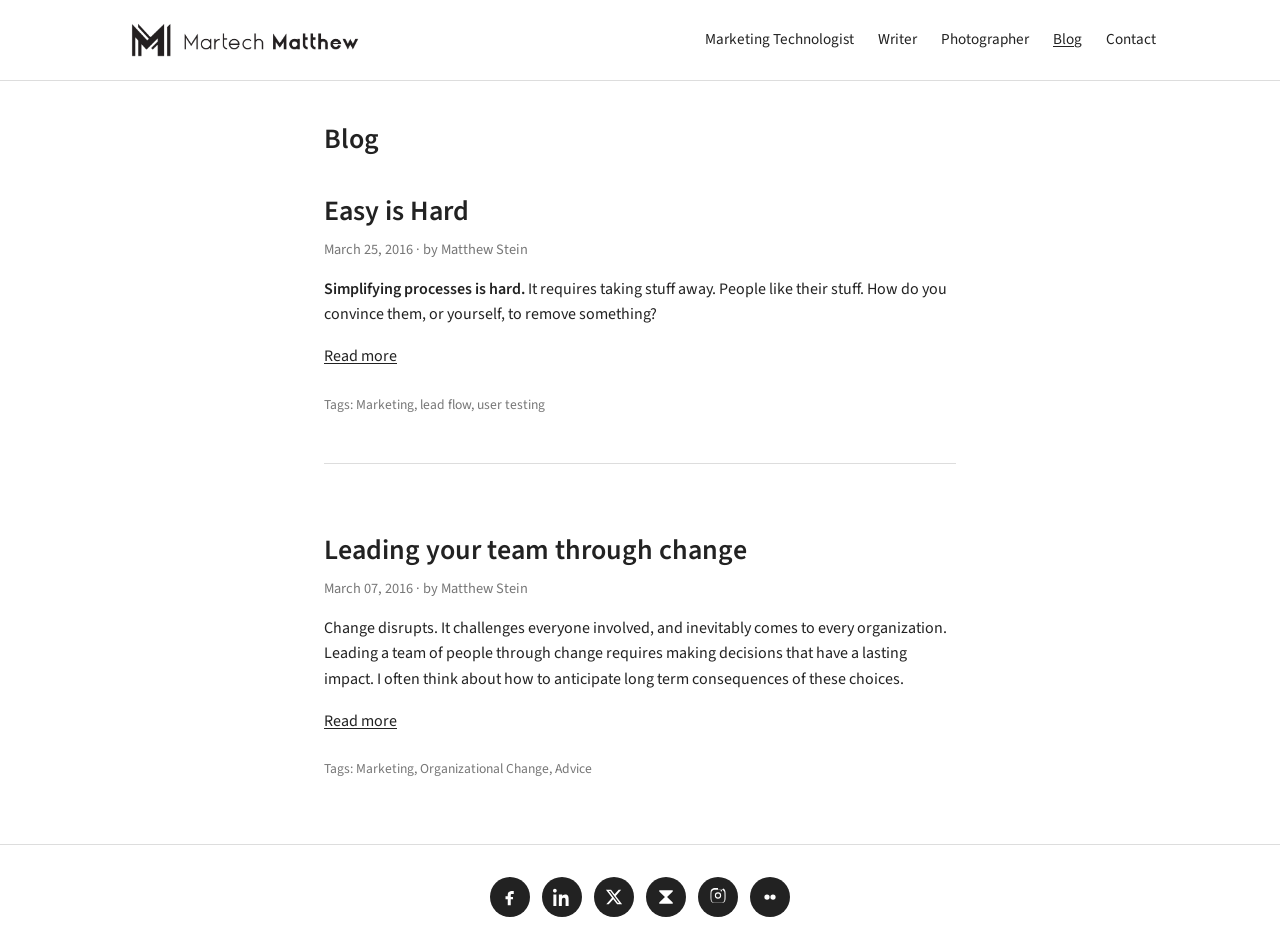
==== blog/index.html @ ce7a3613 "Rebuild martechmatthew.com as a static GitHub Pages site. Recreates the archived Squarespace site wi" ====
<!DOCTYPE html>
<html lang="en-US">
<head>
  <meta charset="utf-8">
  <meta name="viewport" content="width=device-width, initial-scale=1">
  <title>Blog — Matthew Stein</title>
  <meta name="description" content="Thoughts on marketing, product management, and organizational change from Matthew Stein.">
  <link rel="icon" type="image/png" href="/assets/images/logo.png">
  <link rel="preconnect" href="https://fonts.googleapis.com">
  <link rel="preconnect" href="https://fonts.gstatic.com" crossorigin>
  <link href="https://fonts.googleapis.com/css2?family=Source+Sans+3:ital,wght@0,400;0,600;1,400&display=swap" rel="stylesheet">
  <link rel="stylesheet" href="/assets/css/style.css">
</head>
<body>
  <div class="site-wrapper">
    <header class="site-header">
      <div class="container site-header__inner">
        <a href="/" class="site-logo" aria-label="Matthew Stein home">
          <img src="/assets/images/logo.png" alt="Matthew Stein">
        </a>
        <button class="nav-toggle" aria-expanded="false" aria-controls="site-nav">Menu</button>
        <nav class="site-nav" id="site-nav" aria-label="Main navigation">
          <ul>
            <li><a href="/marketing-technologist/">Marketing Technologist</a></li>
            <li><a href="https://medium.com/@chefmattrock" target="_blank" rel="noopener">Writer</a></li>
            <li><a href="http://www.matthewsteinphotography.com/" target="_blank" rel="noopener">Photographer</a></li>
            <li><a href="/blog/" aria-current="page">Blog</a></li>
            <li><a href="/contact/">Contact</a></li>
          </ul>
        </nav>
      </div>
    </header>

    <main>
      <div class="container container--narrow">
        <h1>Blog</h1>

        <ul class="blog-list">
          <li class="blog-list__item">
            <div class="blog-list__image">
              <a href="/blog/easy-is-hard/"><img src="/assets/images/blog/easy-is-hard.jpeg" alt=""></a>
            </div>
            <h2 class="blog-list__title"><a href="/blog/easy-is-hard/">Easy is Hard</a></h2>
            <div class="blog-meta">
              <time datetime="2016-03-25">March 25, 2016</time> · by Matthew Stein
            </div>
            <p><strong>Simplifying processes is hard.</strong> It requires taking stuff away. People like their stuff. How do you convince them, or yourself, to remove something?</p>
            <p><a href="/blog/easy-is-hard/">Read more</a></p>
            <div class="blog-tags">Tags: Marketing, lead flow, user testing</div>
          </li>

          <li class="blog-list__item">
            <div class="blog-list__image">
              <a href="/blog/leading-your-team-through-change/"><img src="/assets/images/blog/leading-change.jpeg" alt=""></a>
            </div>
            <h2 class="blog-list__title"><a href="/blog/leading-your-team-through-change/">Leading your team through change</a></h2>
            <div class="blog-meta">
              <time datetime="2016-03-07">March 07, 2016</time> · by Matthew Stein
            </div>
            <p>Change disrupts. It challenges everyone involved, and inevitably comes to every organization. Leading a team of people through change requires making decisions that have a lasting impact. I often think about how to anticipate long term consequences of these choices.</p>
            <p><a href="/blog/leading-your-team-through-change/">Read more</a></p>
            <div class="blog-tags">Tags: Marketing, Organizational Change, Advice</div>
          </li>
        </ul>
      </div>
    </main>

    <footer class="site-footer">
      <div class="container">
        <ul class="social-links" aria-label="Social media">
          <li><a href="https://www.facebook.com/10154030008410417" target="_blank" rel="noopener" aria-label="Facebook"><svg viewBox="0 0 24 24" aria-hidden="true"><path d="M14 8h3V4h-3c-2.8 0-5 2.2-5 5v2H6v4h3v8h4v-8h3.1L16 12h-3V9c0-.6.4-1 1-1z"/></svg></a></li>
          <li><a href="https://www.linkedin.com/in/steinmatthew" target="_blank" rel="noopener" aria-label="LinkedIn"><svg viewBox="0 0 24 24" aria-hidden="true"><path d="M4.98 3.5C4.98 4.88 3.87 6 2.5 6S0 4.88 0 3.5 1.12 1 2.5 1s2.48 1.12 2.48 2.5zM.5 8.5h4V24h-4V8.5zM8.5 8.5h3.8v2.1h.1c.5-1 1.8-2.1 3.7-2.1 4 0 4.7 2.6 4.7 6V24h-4v-7.1c0-1.7 0-3.8-2.3-3.8s-2.7 1.8-2.7 3.7V24h-4V8.5z"/></svg></a></li>
          <li><a href="https://twitter.com/Chefmattrock" target="_blank" rel="noopener" aria-label="Twitter"><svg viewBox="0 0 24 24" aria-hidden="true"><path d="M18.244 2.25h3.308l-7.227 8.26 8.502 11.24H16.17l-5.214-6.817L4.99 21.75H1.68l7.73-8.835L1.254 2.25H8.08l4.713 6.231zm-1.161 17.52h1.833L7.084 4.126H5.117z"/></svg></a></li>
          <li><a href="https://medium.com/@chefmattrock" target="_blank" rel="noopener" aria-label="Medium"><svg viewBox="0 0 24 24" aria-hidden="true"><path d="M13.4 12L21 4.6V3H3v1.6L10.6 12 3 19.4V21h18v-1.6L13.4 12z"/></svg></a></li>
          <li><a href="https://instagram.com/chefmattrock" target="_blank" rel="noopener" aria-label="Instagram"><svg viewBox="0 0 24 24" aria-hidden="true"><path d="M12 2.2c2.7 0 3 0 4.1.1 1 0 1.6.2 2 .3.5.2.9.5 1.3.9s.7.8.9 1.3c.1.4.3 1 .3 2.1.1 1.1.1 1.4.1 4.1s0 3-.1 4.1c0 1-.2 1.6-.3 2-.2.5-.5.9-.9 1.3s-.8.7-1.3.9c-.4.1-1 .3-2.1.3-1.1.1-1.4.1-4.1.1s-3 0-4.1-.1c-1 0-1.6-.2-2-.3-.5-.2-.9-.5-1.3-.9s-.7-.8-.9-1.3c-.1-.4-.3-1-.3-2.1-.1-1.1-.1-1.4-.1-4.1s0-3 .1-4.1c0-1 .2-1.6.3-2 .2-.5.5-.9.9-1.3s.8-.7 1.3-.9c.4-.1 1-.3 2.1-.3 1.1-.1 1.4-.1 4.1-.1M12 0C9.3 0 8.9 0 7.8.1 6.7.1 6 .3 5.4.5c-.7.3-1.3.6-1.8 1.2C3 2.2 2.7 2.8 2.5 3.4 2.3 4 2.1 4.7 2.1 5.8 2 6.9 2 7.3 2 10s0 3.1.1 4.2c0 1.1.2 1.8.4 2.4.2.7.5 1.3 1.1 1.9.6.6 1.2.9 1.8 1.1.6.2 1.3.4 2.4.4 1.1.1 1.5.1 4.2.1s3.1 0 4.2-.1c1.1 0 1.8-.2 2.4-.4.7-.2 1.3-.5 1.9-1.1.6-.6.9-1.2 1.1-1.8.2-.6.4-1.3.4-2.4.1-1.1.1-1.5.1-4.2s0-3.1-.1-4.2c0-1.1-.2-1.8-.4-2.4-.2-.7-.5-1.3-1.1-1.9-.6-.6-1.2-.9-1.8-1.1C18 2.3 17.3 2.1 16.2 2.1 15.1 2 14.7 2 12 2zm0 5.8a4.2 4.2 0 100 8.4 4.2 4.2 0 000-8.4zm0 6.9a2.7 2.7 0 110-5.4 2.7 2.7 0 010 5.4zm5.4-9.2a1 1 0 11-2 0 1 1 0 012 0z"/></svg></a></li>
          <li><a href="https://www.flickr.com/people/chefmattrock/" target="_blank" rel="noopener" aria-label="Flickr"><svg viewBox="0 0 24 24" aria-hidden="true"><circle cx="8" cy="12" r="3.5"/><circle cx="16" cy="12" r="3.5"/></svg></a></li>
        </ul>
      </div>
    </footer>
  </div>
  <script src="/assets/js/nav.js"></script>
</body>
</html>
---- assets/css/style.css ----
/* Matthew Stein — martechmatthew.com */

:root {
  --color-text: #222;
  --color-text-muted: #777;
  --color-bg: #fff;
  --color-border: #ddd;
  --color-accent: #222;
  --font-body: "Source Sans 3", "Helvetica Neue", Arial, sans-serif;
  --font-heading: "Source Sans 3", "Helvetica Neue", Arial, sans-serif;
  --max-width: 1080px;
  --content-width: 680px;
  --spacing: 1.5rem;
  --header-height: 80px;
}

*,
*::before,
*::after {
  box-sizing: border-box;
}

html {
  scroll-behavior: smooth;
}

body {
  margin: 0;
  font-family: var(--font-body);
  font-size: 16px;
  line-height: 1.6;
  color: var(--color-text);
  background: var(--color-bg);
}

img {
  max-width: 100%;
  height: auto;
  display: block;
}

a {
  color: var(--color-text);
  text-decoration: underline;
  text-underline-offset: 2px;
}

a:hover {
  opacity: 0.75;
}

h1, h2, h3, h4 {
  font-family: var(--font-heading);
  font-weight: 600;
  line-height: 1.3;
  margin: 0 0 1rem;
}

h1 { font-size: 1.75rem; }
h2 { font-size: 1.35rem; }
h3 { font-size: 1.15rem; }

p {
  margin: 0 0 1rem;
}

ul, ol {
  margin: 0 0 1rem;
  padding-left: 1.5rem;
}

strong {
  font-weight: 600;
}

/* Layout */

.site-wrapper {
  min-height: 100vh;
  display: flex;
  flex-direction: column;
}

.container {
  width: 100%;
  max-width: var(--max-width);
  margin: 0 auto;
  padding: 0 var(--spacing);
}

.container--narrow {
  max-width: var(--content-width);
}

main {
  flex: 1;
  padding: 2.5rem 0 4rem;
}

/* Header */

.site-header {
  border-bottom: 1px solid var(--color-border);
  background: var(--color-bg);
  position: sticky;
  top: 0;
  z-index: 100;
}

.site-header__inner {
  display: flex;
  align-items: center;
  justify-content: space-between;
  min-height: var(--header-height);
  gap: 1rem;
}

.site-logo img {
  height: 48px;
  width: auto;
}

.site-nav {
  display: flex;
  align-items: center;
  gap: 0.25rem;
}

.site-nav ul {
  display: flex;
  list-style: none;
  margin: 0;
  padding: 0;
  gap: 0.25rem 1.5rem;
  flex-wrap: wrap;
  justify-content: flex-end;
}

.site-nav a {
  text-decoration: none;
  font-size: 0.95rem;
  font-weight: 400;
  white-space: nowrap;
}

.site-nav a:hover,
.site-nav a[aria-current="page"] {
  opacity: 1;
  text-decoration: underline;
}

.nav-toggle {
  display: none;
  background: none;
  border: 1px solid var(--color-border);
  border-radius: 4px;
  padding: 0.5rem 0.75rem;
  cursor: pointer;
  font-family: inherit;
  font-size: 0.9rem;
}

/* Buttons */

.btn {
  display: inline-block;
  padding: 0.65rem 1.5rem;
  font-family: inherit;
  font-size: 0.95rem;
  font-weight: 400;
  text-decoration: none;
  border: 2px solid var(--color-accent);
  border-radius: 4px;
  background: transparent;
  color: var(--color-accent);
  cursor: pointer;
  transition: background 0.15s, color 0.15s;
}

.btn:hover {
  background: var(--color-accent);
  color: var(--color-bg);
  opacity: 1;
}

.btn--center {
  display: table;
  margin: 1.5rem auto 0;
}

/* Homepage */

.hero {
  display: grid;
  grid-template-columns: 250px 1fr;
  gap: 2.5rem;
  align-items: start;
}

.hero__photo img {
  width: 100%;
  border-radius: 2px;
}

.hero__content .btn {
  margin-top: 0.5rem;
}

/* Marketing page */

.page-banner {
  margin-bottom: 2rem;
}

.page-banner img {
  width: 100%;
  max-width: 632px;
  margin: 0 auto;
}

.services-grid {
  display: grid;
  grid-template-columns: repeat(3, 1fr);
  gap: 2rem;
  margin-top: 2rem;
}

.service-card {
  text-align: center;
}

.service-card h2 {
  text-align: center;
  margin-bottom: 1rem;
}

.service-card p,
.service-card ul {
  text-align: left;
}

.divider {
  border: none;
  border-top: 1px solid var(--color-border);
  margin: 2rem 0;
}

/* Blog */

.blog-list {
  list-style: none;
  padding: 0;
  margin: 0;
}

.blog-list__item {
  margin-bottom: 3rem;
  padding-bottom: 3rem;
  border-bottom: 1px solid var(--color-border);
}

.blog-list__item:last-child {
  border-bottom: none;
  margin-bottom: 0;
  padding-bottom: 0;
}

.blog-list__image {
  margin-bottom: 1.25rem;
}

.blog-list__image img {
  width: 100%;
  max-height: 320px;
  object-fit: cover;
  border-radius: 2px;
}

.blog-list__title {
  font-size: 1.75rem;
  margin-bottom: 0.5rem;
}

.blog-list__title a {
  text-decoration: none;
}

.blog-list__title a:hover {
  text-decoration: underline;
}

.blog-meta {
  font-size: 0.9rem;
  color: var(--color-text-muted);
  margin-bottom: 1rem;
}

.blog-meta a {
  color: var(--color-text-muted);
}

.blog-tags {
  font-size: 0.85rem;
  color: var(--color-text-muted);
  margin-top: 1.5rem;
}

.blog-tags a {
  color: var(--color-text-muted);
}

.blog-post__header-image {
  margin-bottom: 1.5rem;
}

.blog-post__header-image img {
  width: 100%;
  max-height: 400px;
  object-fit: cover;
  border-radius: 2px;
}

.blog-post h2 {
  margin-top: 2rem;
}

/* Contact */

.contact-info {
  margin-bottom: 2rem;
}

.contact-info p {
  margin-bottom: 0.5rem;
}

.form-placeholder {
  border: 2px dashed var(--color-border);
  border-radius: 4px;
  padding: 3rem 2rem;
  text-align: center;
  color: var(--color-text-muted);
  background: #fafafa;
}

.form-placeholder__note {
  font-size: 0.9rem;
  margin-top: 0.5rem;
}

/* Footer */

.site-footer {
  border-top: 1px solid var(--color-border);
  padding: 2rem 0;
  text-align: center;
}

.social-links {
  display: flex;
  justify-content: center;
  gap: 0.75rem;
  list-style: none;
  margin: 0;
  padding: 0;
}

.social-links a {
  display: flex;
  align-items: center;
  justify-content: center;
  width: 40px;
  height: 40px;
  border-radius: 50%;
  background: var(--color-text);
  color: var(--color-bg);
  text-decoration: none;
  transition: opacity 0.15s;
}

.social-links a:hover {
  opacity: 0.7;
}

.social-links svg {
  width: 18px;
  height: 18px;
  fill: currentColor;
}

/* Responsive */

@media (max-width: 900px) {
  .services-grid {
    grid-template-columns: 1fr;
    gap: 2.5rem;
  }

  .service-card {
    max-width: 540px;
    margin: 0 auto;
  }
}

@media (max-width: 768px) {
  .nav-toggle {
    display: block;
  }

  .site-nav {
    position: absolute;
    top: var(--header-height);
    left: 0;
    right: 0;
    background: var(--color-bg);
    border-bottom: 1px solid var(--color-border);
    display: none;
    padding: 1rem var(--spacing);
  }

  .site-nav.is-open {
    display: block;
  }

  .site-nav ul {
    flex-direction: column;
    gap: 0;
  }

  .site-nav li {
    border-bottom: 1px solid var(--color-border);
  }

  .site-nav li:last-child {
    border-bottom: none;
  }

  .site-nav a {
    display: block;
    padding: 0.75rem 0;
  }

  .site-header {
    position: relative;
  }

  .hero {
    grid-template-columns: 1fr;
    gap: 1.5rem;
  }

  .hero__photo {
    max-width: 250px;
    margin: 0 auto;
  }

  h1 { font-size: 1.5rem; }
  .blog-list__title { font-size: 1.4rem; }
}

@media (max-width: 480px) {
  :root {
    --spacing: 1rem;
  }

  main {
    padding: 1.5rem 0 3rem;
  }

  .site-logo img {
    height: 36px;
  }
}
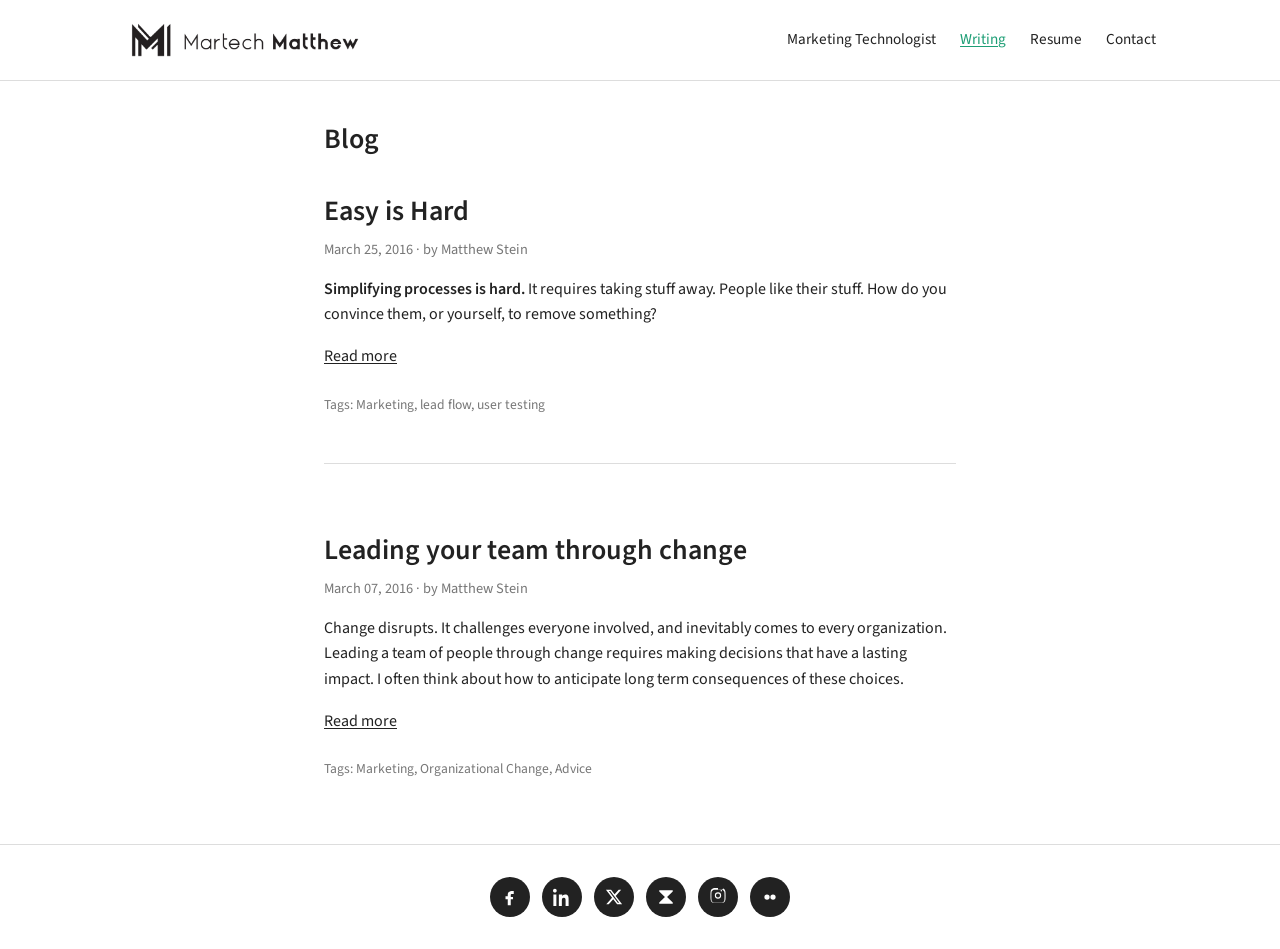
==== commit 0eb65a13: "Add hero intro and brand colors, bring resume in-repo Introduces the homepage with an eyebrow + "Hi," ====
--- a/blog/index.html
+++ b/blog/index.html
@@ -22,9 +22,8 @@
         <nav class="site-nav" id="site-nav" aria-label="Main navigation">
           <ul>
             <li><a href="/marketing-technologist/">Marketing Technologist</a></li>
-            <li><a href="https://medium.com/@chefmattrock" target="_blank" rel="noopener">Writer</a></li>
-            <li><a href="http://www.matthewsteinphotography.com/" target="_blank" rel="noopener">Photographer</a></li>
-            <li><a href="/blog/" aria-current="page">Blog</a></li>
+            <li><a href="/blog/" aria-current="page">Writing</a></li>
+            <li><a href="/resume/">Resume</a></li>
             <li><a href="/contact/">Contact</a></li>
           </ul>
         </nav>
--- a/assets/css/style.css
+++ b/assets/css/style.css
@@ -5,7 +5,8 @@
   --color-text-muted: #777;
   --color-bg: #fff;
   --color-border: #ddd;
-  --color-accent: #222;
+  --color-primary: #1d9e75;
+  --color-accent: #0f6e56;
   --font-body: "Source Sans 3", "Helvetica Neue", Arial, sans-serif;
   --font-heading: "Source Sans 3", "Helvetica Neue", Arial, sans-serif;
   --max-width: 1080px;
@@ -147,6 +148,10 @@
 .site-nav a[aria-current="page"] {
   opacity: 1;
   text-decoration: underline;
+}
+
+.site-nav a[aria-current="page"] {
+  color: var(--color-primary);
 }
 
 .nav-toggle {
@@ -169,10 +174,10 @@
   font-size: 0.95rem;
   font-weight: 400;
   text-decoration: none;
-  border: 2px solid var(--color-accent);
+  border: 2px solid var(--color-primary);
   border-radius: 4px;
   background: transparent;
-  color: var(--color-accent);
+  color: var(--color-primary);
   cursor: pointer;
   transition: background 0.15s, color 0.15s;
 }
@@ -186,6 +191,17 @@
 .btn--center {
   display: table;
   margin: 1.5rem auto 0;
+}
+
+.btn--solid {
+  background: var(--color-primary);
+  color: var(--color-bg);
+}
+
+.btn--solid:hover {
+  background: var(--color-accent);
+  border-color: var(--color-accent);
+  color: var(--color-bg);
 }
 
 /* Homepage */
@@ -202,8 +218,118 @@
   border-radius: 2px;
 }
 
+.hero__eyebrow {
+  margin: 0 0 0.5rem;
+  font-size: 0.85rem;
+  font-weight: 600;
+  letter-spacing: 0.08em;
+  text-transform: uppercase;
+  color: var(--color-primary);
+}
+
+.hero__title {
+  font-size: 2.75rem;
+  margin-bottom: 0.5rem;
+}
+
+.hero__tagline {
+  font-size: 1.35rem;
+  font-weight: 600;
+  color: var(--color-accent);
+}
+
 .hero__content .btn {
   margin-top: 0.5rem;
+}
+
+.homepage-section {
+  margin-top: 4rem;
+}
+
+.homepage-section h2 {
+  margin-bottom: 1rem;
+}
+
+.offerings-grid {
+  display: grid;
+  grid-template-columns: repeat(2, 1fr);
+  gap: 2rem;
+}
+
+.offering-card {
+  background: #f7f7f7;
+  border-radius: 8px;
+  padding: 2rem;
+}
+
+.offering-card h2 {
+  margin-bottom: 1rem;
+}
+
+.offering-card .btn--center {
+  margin-top: 1.5rem;
+}
+
+/* Social proof */
+
+.quote-bubbles {
+  display: flex;
+  flex-wrap: wrap;
+  gap: 1.5rem;
+  margin-top: 2rem;
+}
+
+.quote-bubble {
+  flex: 1 1 260px;
+  background: #f4f4f4;
+  border-radius: 18px;
+  border-bottom-left-radius: 4px;
+  padding: 1.25rem 1.5rem;
+  opacity: 0;
+  animation: rise-in 0.5s ease-out forwards;
+}
+
+.quote-bubble:nth-child(2n) {
+  margin-top: 1.5rem;
+}
+
+.quote-bubble:nth-child(1) { animation-delay: 0s; }
+.quote-bubble:nth-child(2) { animation-delay: 0.1s; }
+.quote-bubble:nth-child(3) { animation-delay: 0.2s; }
+.quote-bubble:nth-child(4) { animation-delay: 0.3s; }
+.quote-bubble:nth-child(5) { animation-delay: 0.4s; }
+.quote-bubble:nth-child(6) { animation-delay: 0.5s; }
+.quote-bubble:nth-child(7) { animation-delay: 0.6s; }
+.quote-bubble:nth-child(8) { animation-delay: 0.7s; }
+
+.quote-bubble p {
+  margin: 0 0 0.75rem;
+  font-style: italic;
+}
+
+.quote-bubble cite {
+  display: block;
+  font-style: normal;
+  font-size: 0.85rem;
+  color: var(--color-text-muted);
+}
+
+@keyframes rise-in {
+  from {
+    opacity: 0;
+    transform: translateY(16px);
+  }
+  to {
+    opacity: 1;
+    transform: translateY(0);
+  }
+}
+
+@media (prefers-reduced-motion: reduce) {
+  .quote-bubble {
+    animation: none;
+    opacity: 1;
+  }
 }
 
 /* Marketing page */
@@ -324,6 +450,58 @@
   margin-top: 2rem;
 }
 
+/* Resume */
+
+.resume-header {
+  margin-bottom: 1rem;
+}
+
+.resume-header__contact {
+  color: var(--color-text-muted);
+}
+
+.resume-entry {
+  margin-bottom: 2.5rem;
+}
+
+.resume-entry:last-child {
+  margin-bottom: 0;
+}
+
+.resume-entry__header {
+  display: flex;
+  flex-wrap: wrap;
+  align-items: baseline;
+  justify-content: space-between;
+  gap: 0.5rem 1rem;
+}
+
+.resume-entry__header h3 {
+  margin-bottom: 0.5rem;
+}
+
+.resume-entry__dates {
+  font-size: 0.9rem;
+  color: var(--color-text-muted);
+  white-space: nowrap;
+}
+
+.resume-entry blockquote {
+  margin: 1rem 0;
+  padding: 1rem 1.5rem;
+  border-left: 3px solid var(--color-primary);
+  color: var(--color-text-muted);
+  font-style: italic;
+}
+
+.resume-entry blockquote p {
+  margin: 0 0 1rem;
+}
+
+.resume-entry blockquote p:last-child {
+  margin-bottom: 0;
+}
+
 /* Contact */
 
 .contact-info {
@@ -334,18 +512,8 @@
   margin-bottom: 0.5rem;
 }
 
-.form-placeholder {
-  border: 2px dashed var(--color-border);
-  border-radius: 4px;
-  padding: 3rem 2rem;
-  text-align: center;
-  color: var(--color-text-muted);
-  background: #fafafa;
-}
-
-.form-placeholder__note {
-  font-size: 0.9rem;
-  margin-top: 0.5rem;
+.contact-form {
+  margin-top: 1rem;
 }
 
 /* Footer */
@@ -400,6 +568,15 @@
     max-width: 540px;
     margin: 0 auto;
   }
+
+  .offerings-grid {
+    grid-template-columns: 1fr;
+    gap: 2rem;
+  }
+
+  .quote-bubble:nth-child(2n) {
+    margin-top: 0;
+  }
 }
 
 @media (max-width: 768px) {
@@ -455,6 +632,7 @@
   }
 
   h1 { font-size: 1.5rem; }
+  .hero__title { font-size: 2rem; }
   .blog-list__title { font-size: 1.4rem; }
 }
 
